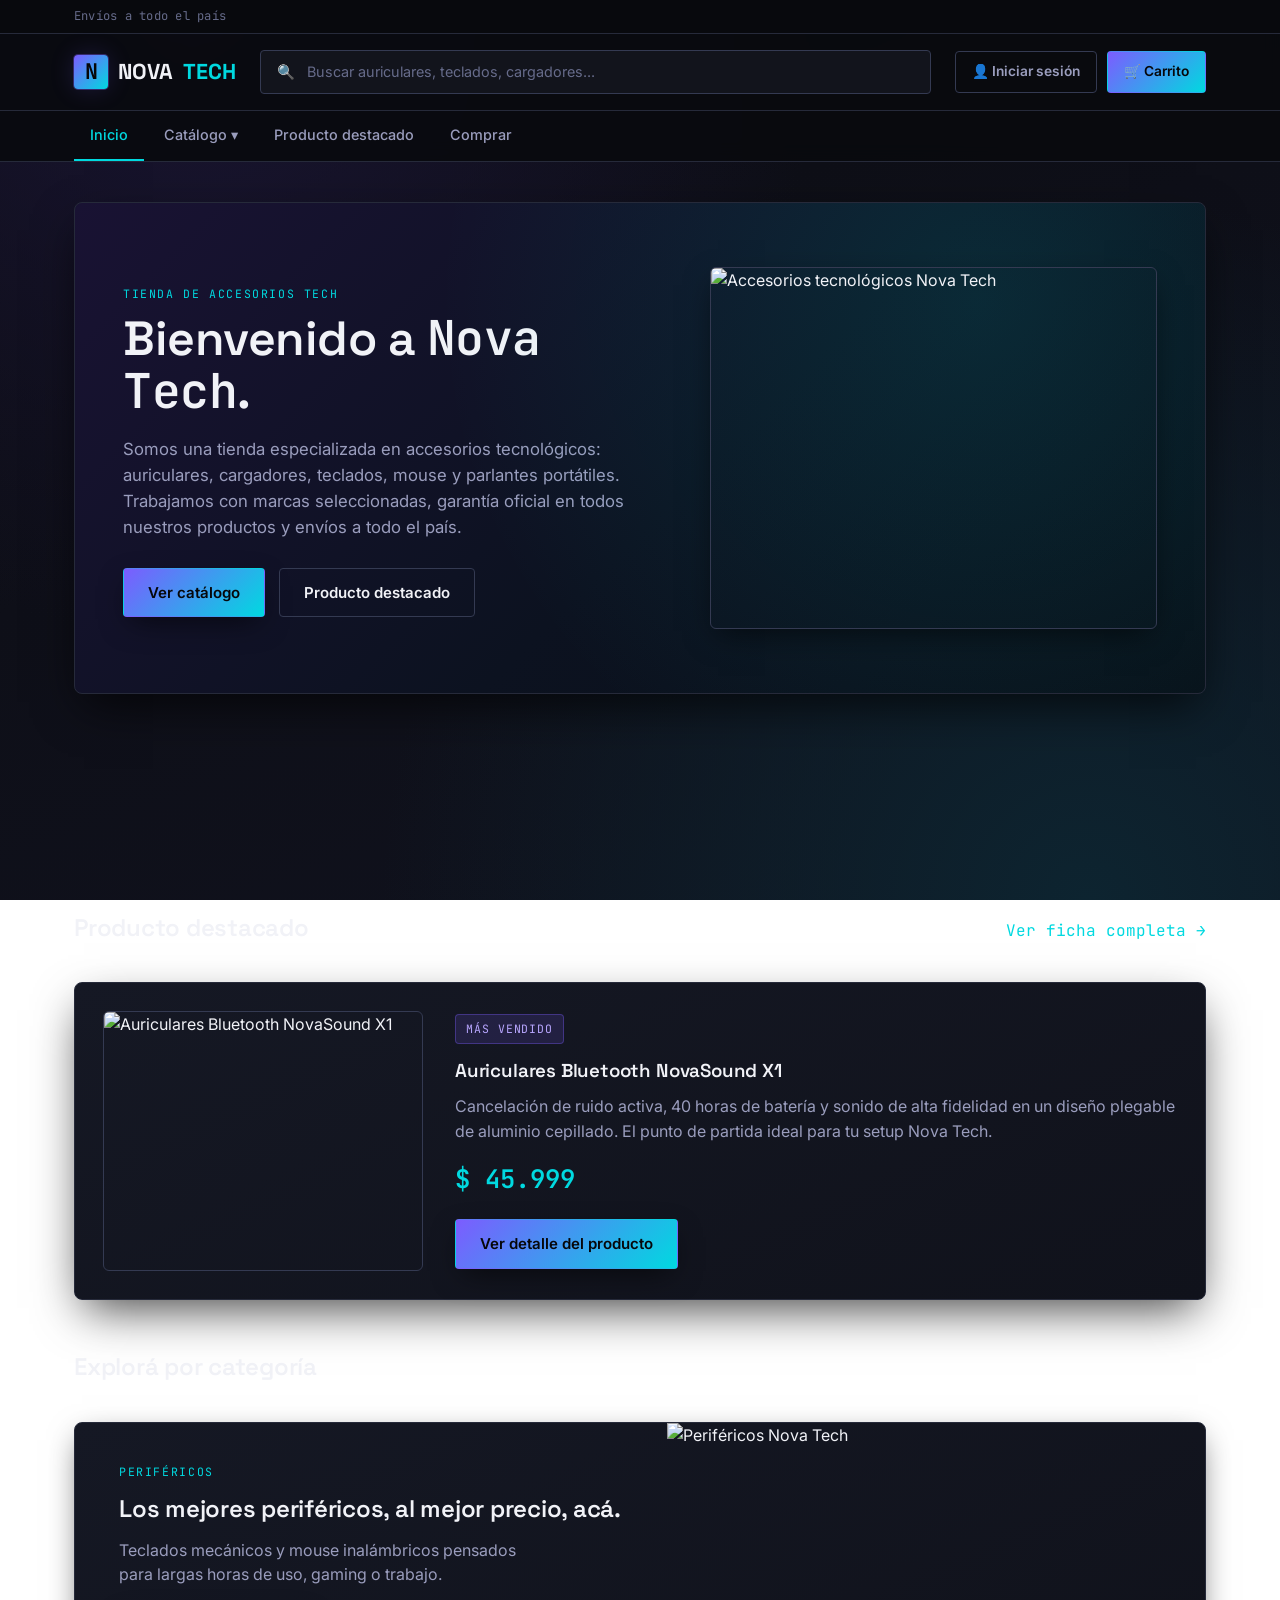
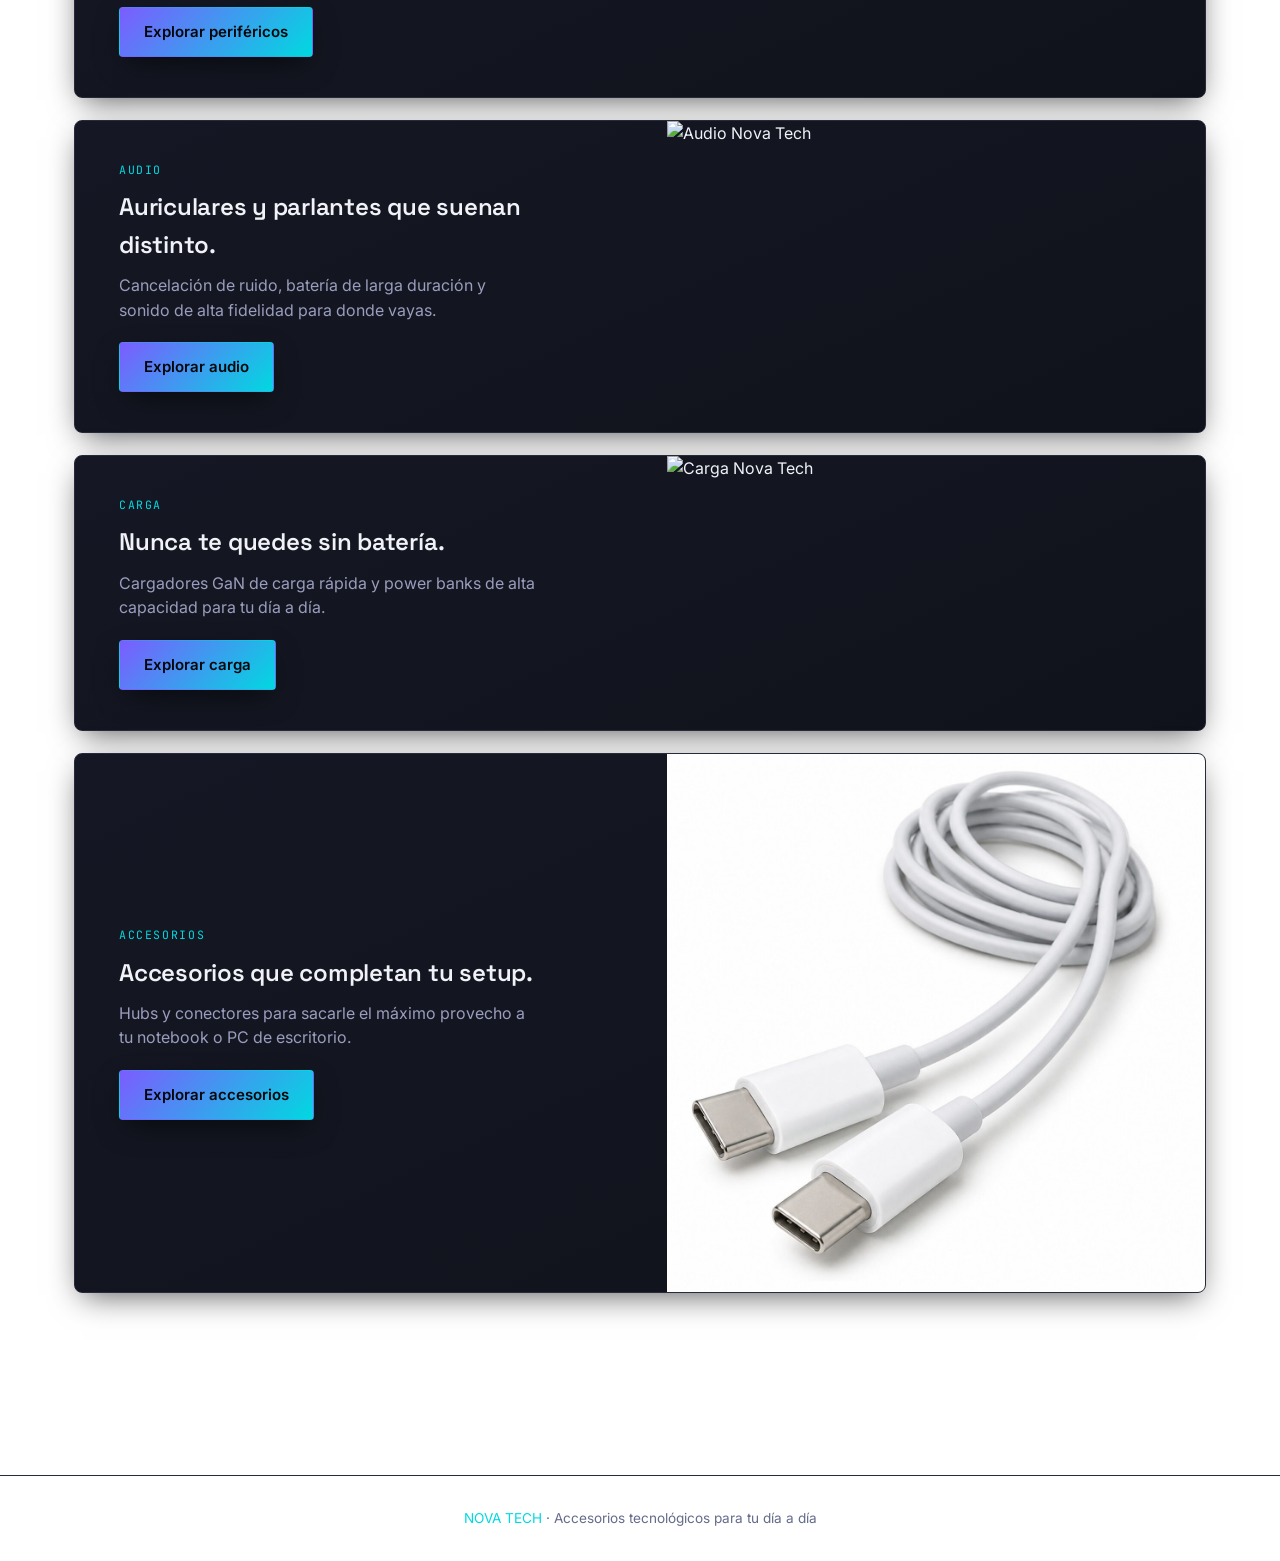
==== public/index.html @ 521f9b63 "Front movido a /public (css/, js/, images/) y bloqueo de carpetas internas Las paginas de la AE1 pas" ====
<!DOCTYPE html>
<html lang="es">
<head>
  <meta charset="UTF-8">
  <meta name="viewport" content="width=device-width, initial-scale=1.0">
  <title>Nova Tech — Accesorios tecnológicos</title>
  <link rel="stylesheet" href="css/estilos.css">
</head>
<body>

  <!-- Encabezado: barra de utilidad, marca, buscador y navegacion (igual en las 6 paginas) -->
  <header class="site-header">
    <div class="utility-bar">
      <div class="utility-bar-inner">
        <span>Envíos a todo el país</span>
      </div>
    </div>
    <div class="header-main">
      <div class="header-main-inner">
        <a href="index.html" class="brand">
          <span class="brand-mark">N</span>
          NOVA <span class="accent">TECH</span>
        </a>
        <div class="search-bar">
          <span class="search-icon">🔍</span>
          <input type="text" placeholder="Buscar auriculares, teclados, cargadores...">
        </div>
        <div class="header-actions">
          <a href="login.html" class="header-action">👤 Iniciar sesión</a>
          <a href="comprar.html" class="header-action cart">🛒 Carrito</a>
        </div>
      </div>
    </div>
    <nav class="navbar">
      <div class="navbar-inner">
        <a href="index.html" class="active">Inicio</a>
        <div class="nav-item">
          <a href="listado_box.html">Catálogo ▾</a>
          <div class="dropdown-menu">
            <a href="listado_box.html">Vista en tarjetas</a>
            <a href="listado_tabla.html">Vista en tabla</a>
          </div>
        </div>
        <a href="producto.html">Producto destacado</a>
        <a href="comprar.html">Comprar</a>
      </div>
    </nav>
  </header>

  <main class="page-shell">

    <section class="hero">
      <div>
        <span class="eyebrow">Tienda de accesorios tech</span>
        <h1>Bienvenido a <span class="mono">Nova Tech</span>.</h1>
        <p class="lead">
          Somos una tienda especializada en accesorios tecnológicos: auriculares,
          cargadores, teclados, mouse y parlantes portátiles. Trabajamos con marcas
          seleccionadas, garantía oficial en todos nuestros productos y envíos a
          todo el país.
        </p>
        <div class="hero-actions">
          <a href="listado_box.html" class="btn btn-primary">Ver catálogo</a>
          <a href="producto.html" class="btn btn-outline">Producto destacado</a>
        </div>
      </div>
      <div class="hero-visual">
        <img src="https://images.unsplash.com/photo-1550009158-9ebf69173e03?w=700&q=80&auto=format&fit=crop" alt="Accesorios tecnológicos Nova Tech">
      </div>
    </section>

    <!-- Metricas de confianza de la tienda -->
    <section aria-label="Estadísticas de la tienda">
      <div class="stat-strip">
        <div class="stat-box">
          <div class="num">+120</div>
          <div class="label">productos activos</div>
        </div>
        <div class="stat-box">
          <div class="num">4.8★</div>
          <div class="label">valoración promedio</div>
        </div>
        <div class="stat-box">
          <div class="num">24hs</div>
          <div class="label">despacho express</div>
        </div>
        <div class="stat-box">
          <div class="num">12m</div>
          <div class="label">garantía oficial</div>
        </div>
      </div>
    </section>

    <!-- Producto destacado: enlaza a la ficha completa en producto.html -->
    <section aria-labelledby="heading-destacado">
      <div class="section-heading">
        <h2 id="heading-destacado">Producto destacado</h2>
        <a href="producto.html" class="tag mono">Ver ficha completa →</a>
      </div>

      <article class="featured-card">
        <img src="https://images.unsplash.com/photo-1585298723682-7115561c51b7?w=500&q=80&auto=format&fit=crop" alt="Auriculares Bluetooth NovaSound X1">
        <div>
          <span class="badge">Más vendido</span>
          <h3>Auriculares Bluetooth NovaSound X1</h3>
          <p>
            Cancelación de ruido activa, 40 horas de batería y sonido de alta fidelidad
            en un diseño plegable de aluminio cepillado. El punto de partida ideal
            para tu setup Nova Tech.
          </p>
          <div class="price">$ 45.999</div>
          <a href="producto.html" class="btn btn-primary">Ver detalle del producto</a>
        </div>
      </article>
    </section>

    <!-- Accesos por categoria: cada banner enlaza al catalogo ya filtrado -->
    <section aria-labelledby="heading-categorias">
      <div class="section-heading">
        <h2 id="heading-categorias">Explorá por categoría</h2>
      </div>

      <a href="listado_box.html#perifericos" class="promo-banner">
        <div class="promo-text">
          <span class="eyebrow">Periféricos</span>
          <h3>Los mejores periféricos, al mejor precio, acá.</h3>
          <p>Teclados mecánicos y mouse inalámbricos pensados para largas horas de uso, gaming o trabajo.</p>
          <span class="btn btn-primary" style="width:fit-content;">Explorar periféricos</span>
        </div>
        <div class="promo-image">
          <img src="https://images.unsplash.com/photo-1618384887929-16ec33fab9ef?w=700&q=75&auto=format&fit=crop" alt="Periféricos Nova Tech">
        </div>
      </a>

      <a href="listado_box.html#audio" class="promo-banner">
        <div class="promo-text">
          <span class="eyebrow">Audio</span>
          <h3>Auriculares y parlantes que suenan distinto.</h3>
          <p>Cancelación de ruido, batería de larga duración y sonido de alta fidelidad para donde vayas.</p>
          <span class="btn btn-primary" style="width:fit-content;">Explorar audio</span>
        </div>
        <div class="promo-image">
          <img src="https://images.unsplash.com/photo-1590658268037-6bf12165a8df?w=700&q=75&auto=format&fit=crop" alt="Audio Nova Tech">
        </div>
      </a>

      <a href="listado_box.html#carga" class="promo-banner">
        <div class="promo-text">
          <span class="eyebrow">Carga</span>
          <h3>Nunca te quedes sin batería.</h3>
          <p>Cargadores GaN de carga rápida y power banks de alta capacidad para tu día a día.</p>
          <span class="btn btn-primary" style="width:fit-content;">Explorar carga</span>
        </div>
        <div class="promo-image">
          <img src="https://images.unsplash.com/photo-1583863788434-e58a36330cf0?w=700&q=75&auto=format&fit=crop" alt="Carga Nova Tech">
        </div>
      </a>

      <a href="listado_box.html#accesorios" class="promo-banner">
        <div class="promo-text">
          <span class="eyebrow">Accesorios</span>
          <h3>Accesorios que completan tu setup.</h3>
          <p>Hubs y conectores para sacarle el máximo provecho a tu notebook o PC de escritorio.</p>
          <span class="btn btn-primary" style="width:fit-content;">Explorar accesorios</span>
        </div>
        <div class="promo-image">
          <img src="images/novahub-usbc.jpg" alt="Accesorios Nova Tech">
        </div>
      </a>
    </section>

  </main>

  <!-- Pie de pagina -->
  <footer class="site-footer">
    <span class="accent">NOVA TECH</span> · Accesorios tecnológicos para tu día a día
  </footer>

  <!-- JS del sitio (Entrega 2): buscador del header (ver app.js) -->
  <script src="js/app.js" defer></script>

</body>
</html>
---- public/css/estilos.css ----
@import url('https://fonts.googleapis.com/css2?family=Space+Grotesk:wght@500;600;700&family=Inter:wght@400;500;600&family=JetBrains+Mono:wght@500;600&display=swap');

:root {
    --bg-0: #08090d;
  --bg-1: #0d0f16;
  --bg-2: #14172202;
  --surface: #12141c;
  --surface-2: #191c28;
  --surface-3: #1f2330;
  --border: #262a3a;
  --border-strong: #343a52;

  --text-primary: #f1f2f7;
  --text-secondary: #9a9dbd;
  --text-muted: #666b8a;

  --accent-violet: #7c5cff;
  --accent-violet-dim: #5a41c9;
  --accent-cyan: #00d9e0;
  --accent-cyan-dim: #00a3a8;

  --gradient-accent: linear-gradient(135deg, var(--accent-violet) 0%, var(--accent-cyan) 100%);
  --gradient-accent-hover: linear-gradient(135deg, #8f74ff 0%, #1de8ef 100%);
  --gradient-page: radial-gradient(circle at 15% 0%, #1a1533 0%, transparent 45%),
                    radial-gradient(circle at 85% 100%, #0d2430 0%, transparent 50%),
                    linear-gradient(160deg, #0a0b10 0%, #0e0f18 45%, #10121e 100%);
  --gradient-card: linear-gradient(155deg, #151824 0%, #10121b 100%);
  --gradient-hero: linear-gradient(135deg, #191233 0%, #0c1220 55%, #081018 100%);

  --radius-sm: 4px;
  --radius-md: 6px;
  --radius-lg: 8px;

  --shadow-float: 0 10px 30px -8px rgba(0, 0, 0, 0.65);
  --shadow-float-strong: 0 18px 45px -10px rgba(0, 0, 0, 0.75);
  --glow-violet: 0 0 0 1px rgba(124, 92, 255, 0.35), 0 0 24px rgba(124, 92, 255, 0.18);
  --glow-cyan: 0 0 0 1px rgba(0, 217, 224, 0.35), 0 0 24px rgba(0, 217, 224, 0.15);
}

* {
  box-sizing: border-box;
}

html {
  scroll-behavior: smooth;
}

body {
  margin: 0;
  font-family: 'Inter', system-ui, sans-serif;
  background: var(--gradient-page);
  background-attachment: fixed;
  color: var(--text-primary);
  line-height: 1.55;
  min-height: 100vh;
}

h1, h2, h3, h4 {
  font-family: 'Space Grotesk', 'Inter', sans-serif;
  font-weight: 600;
  letter-spacing: -0.01em;
  margin: 0 0 0.5em 0;
  color: var(--text-primary);
}

p {
  margin: 0 0 1em 0;
  color: var(--text-secondary);
}

a {
  color: inherit;
  text-decoration: none;
}

img {
  max-width: 100%;
  display: block;
}

.mono {
  font-family: 'JetBrains Mono', ui-monospace, monospace;
}

.page-shell {
  max-width: 1180px;
  margin: 0 auto;
  padding: 0 24px 80px;
}

.section-heading {
  display: flex;
  align-items: baseline;
  justify-content: space-between;
  gap: 16px;
  margin: 48px 0 24px;
  flex-wrap: wrap;
}

.section-heading .tag {
  color: var(--accent-cyan);
}

.eyebrow {
  font-family: 'JetBrains Mono', ui-monospace, monospace;
  font-size: 0.72rem;
  letter-spacing: 0.14em;
  text-transform: uppercase;
  color: var(--accent-cyan);
  display: inline-block;
  margin-bottom: 10px;
}

.site-header {
  position: sticky;
  top: 0;
  z-index: 50;
  background: rgba(9, 10, 15, 0.92);
  backdrop-filter: blur(10px);
  border-bottom: 1px solid var(--border);
}

.utility-bar {
  border-bottom: 1px solid var(--border);
  background: var(--bg-0);
}

.utility-bar-inner {
  max-width: 1180px;
  margin: 0 auto;
  padding: 7px 24px;
  display: flex;
  gap: 24px;
  flex-wrap: wrap;
  font-size: 0.76rem;
  color: var(--text-muted);
  font-family: 'JetBrains Mono', monospace;
  letter-spacing: 0.02em;
}

.utility-bar-inner span {
  white-space: nowrap;
}

.header-main-inner {
  max-width: 1180px;
  margin: 0 auto;
  padding: 16px 24px;
  display: flex;
  align-items: center;
  gap: 24px;
  flex-wrap: wrap;
}

.brand {
  display: flex;
  align-items: center;
  gap: 10px;
  font-family: 'Space Grotesk', sans-serif;
  font-weight: 700;
  font-size: 1.35rem;
  color: var(--text-primary);
  flex-shrink: 0;
}

.brand-mark {
  width: 34px;
  height: 34px;
  border-radius: var(--radius-sm);
  background: var(--gradient-accent);
  display: flex;
  align-items: center;
  justify-content: center;
  font-family: 'JetBrains Mono', monospace;
  font-weight: 700;
  color: #060608;
  box-shadow: var(--glow-violet);
}

.brand span.accent {
  color: var(--accent-cyan);
}

.search-bar {
  flex: 1 1 260px;
  display: flex;
  align-items: center;
  gap: 10px;
  background: var(--surface);
  border: 1px solid var(--border-strong);
  border-radius: var(--radius-sm);
  padding: 10px 16px;
  min-width: 180px;
}

.search-bar input {
  flex: 1;
  background: transparent;
  border: none;
  outline: none;
  color: var(--text-primary);
  font-family: 'Inter', sans-serif;
  font-size: 0.9rem;
}

.search-bar input::placeholder {
  color: var(--text-muted);
}

.search-bar .search-icon {
  color: var(--accent-cyan);
  font-size: 0.9rem;
}

.header-actions {
  display: flex;
  align-items: center;
  gap: 10px;
  flex-shrink: 0;
}

.header-action {
  display: flex;
  align-items: center;
  gap: 8px;
  padding: 9px 16px;
  border-radius: var(--radius-sm);
  font-size: 0.86rem;
  font-weight: 600;
  color: var(--text-secondary);
  border: 1px solid var(--border-strong);
  transition: all 0.15s ease;
  white-space: nowrap;
}

.header-action:hover {
  color: var(--text-primary);
  border-color: var(--accent-cyan);
}

.header-action.cart {
  background: var(--gradient-accent);
  color: #06070a;
  border-color: transparent;
}

.header-action.cart:hover {
  background: var(--gradient-accent-hover);
  box-shadow: var(--glow-violet);
}

.navbar {
  border-top: 1px solid var(--border);
}

.navbar-inner {
  max-width: 1180px;
  margin: 0 auto;
  padding: 0 24px;
  display: flex;
  gap: 4px;
  flex-wrap: wrap;
}

.navbar-inner > a,
.nav-item > a {
  display: inline-block;
  padding: 13px 16px;
  font-size: 0.9rem;
  font-weight: 500;
  color: var(--text-secondary);
  border-bottom: 2px solid transparent;
  transition: all 0.15s ease;
}

.navbar-inner > a:hover,
.nav-item > a:hover {
  color: var(--text-primary);
  background: var(--surface-2);
}

.navbar-inner > a.active {
  color: var(--accent-cyan);
  border-bottom-color: var(--accent-cyan);
}

.nav-item {
  position: relative;
}

.nav-item .dropdown-menu {
  position: absolute;
  top: 100%;
  left: 0;
  min-width: 220px;
  background: var(--surface-2);
  border: 1px solid var(--border-strong);
  border-radius: 0 0 var(--radius-md) var(--radius-md);
  box-shadow: var(--shadow-float-strong);
  opacity: 0;
  visibility: hidden;
  transform: translateY(-6px);
  transition: opacity 0.15s ease, transform 0.15s ease, visibility 0.15s;
  z-index: 60;
}

.nav-item:hover .dropdown-menu,
.nav-item:focus-within .dropdown-menu {
  opacity: 1;
  visibility: visible;
  transform: translateY(0);
}

.dropdown-menu a {
  display: block;
  padding: 12px 18px;
  font-size: 0.88rem;
  color: var(--text-secondary);
  border-bottom: 1px solid var(--border);
}

.dropdown-menu a:last-child {
  border-bottom: none;
}

.dropdown-menu a:hover {
  color: var(--accent-cyan);
  background: var(--surface-3);
}

.btn {
  display: inline-flex;
  align-items: center;
  justify-content: center;
  gap: 8px;
  padding: 12px 24px;
  border-radius: var(--radius-sm);
  font-family: 'Inter', sans-serif;
  font-weight: 600;
  font-size: 0.94rem;
  border: 1px solid transparent;
  cursor: pointer;
  transition: transform 0.15s ease, box-shadow 0.15s ease, background 0.15s ease;
}

.btn-primary {
  background: var(--gradient-accent);
  color: #06070a;
  box-shadow: var(--shadow-float);
}

.btn-primary:hover {
  background: var(--gradient-accent-hover);
  box-shadow: var(--glow-violet), var(--shadow-float);
  transform: translateY(-2px);
}

.btn-outline {
  background: transparent;
  border-color: var(--border-strong);
  color: var(--text-primary);
}

.btn-outline:hover {
  border-color: var(--accent-cyan);
  color: var(--accent-cyan);
}

.btn-block {
  width: 100%;
}

.hero {
  margin-top: 40px;
  border-radius: var(--radius-lg);
  background: var(--gradient-hero);
  border: 1px solid var(--border);
  box-shadow: var(--shadow-float-strong);
  padding: 64px 48px;
  display: grid;
  grid-template-columns: 1.1fr 0.9fr;
  gap: 40px;
  align-items: center;
  position: relative;
  overflow: hidden;
}

.hero::before {
  content: "";
  position: absolute;
  inset: 0;
  background: radial-gradient(circle at 80% 20%, rgba(0, 217, 224, 0.12), transparent 55%);
  pointer-events: none;
}

.hero h1 {
  font-size: clamp(2rem, 4vw, 3rem);
  line-height: 1.08;
  margin-bottom: 18px;
}

.hero p.lead {
  font-size: 1.05rem;
  max-width: 46ch;
  margin-bottom: 28px;
}

.hero-actions {
  display: flex;
  gap: 14px;
  flex-wrap: wrap;
}

.hero-visual {
  border-radius: var(--radius-md);
  overflow: hidden;
  border: 1px solid var(--border-strong);
  box-shadow: var(--shadow-float);
  position: relative;
}

.hero-visual img {
  width: 100%;
  height: 360px;
  object-fit: cover;
}

.stat-strip {
  display: grid;
  grid-template-columns: repeat(4, 1fr);
  gap: 18px;
  margin-top: 56px;
}

.stat-box {
  background: var(--gradient-card);
  border: 1px solid var(--border);
  border-radius: var(--radius-md);
  padding: 22px;
  box-shadow: var(--shadow-float);
}

.stat-box .num {
  font-family: 'Space Grotesk', sans-serif;
  font-size: 1.6rem;
  font-weight: 700;
  color: var(--accent-cyan);
}

.stat-box .label {
  color: var(--text-muted);
  font-size: 0.85rem;
  margin-top: 4px;
}

.featured-card {
  display: grid;
  grid-template-columns: 320px 1fr;
  gap: 32px;
  background: var(--gradient-card);
  border: 1px solid var(--border);
  border-radius: var(--radius-lg);
  padding: 28px;
  box-shadow: var(--shadow-float-strong);
  align-items: center;
}

.featured-card img {
  border-radius: var(--radius-md);
  border: 1px solid var(--border-strong);
  width: 100%;
  height: 260px;
  object-fit: cover;
}

.badge {
  display: inline-block;
  font-family: 'JetBrains Mono', monospace;
  font-size: 0.72rem;
  letter-spacing: 0.08em;
  text-transform: uppercase;
  padding: 5px 10px;
  border-radius: var(--radius-sm);
  background: rgba(124, 92, 255, 0.15);
  color: #b8a6ff;
  border: 1px solid rgba(124, 92, 255, 0.35);
  margin-bottom: 12px;
}

.price {
  font-family: 'JetBrains Mono', monospace;
  font-weight: 600;
  font-size: 1.6rem;
  color: var(--accent-cyan);
  margin: 14px 0 20px;
}

.price.small {
  font-size: 1.15rem;
}

.product-grid {
  display: grid;
  grid-template-columns: repeat(auto-fill, minmax(250px, 1fr));
  gap: 24px;
}

.product-card {
  background: var(--gradient-card);
  border: 1px solid var(--border);
  border-radius: var(--radius-md);
  overflow: hidden;
  box-shadow: var(--shadow-float);
  transition: transform 0.15s ease, box-shadow 0.15s ease, border-color 0.15s ease;
}

.product-card:hover {
  transform: translateY(-4px);
  border-color: var(--accent-violet-dim);
  box-shadow: var(--glow-violet), var(--shadow-float-strong);
}

.product-card img {
  width: 100%;
  height: 190px;
  object-fit: cover;
  border-bottom: 1px solid var(--border);
}

.product-card .body {
  padding: 18px 20px 22px;
}

.product-card .category {
  font-family: 'JetBrains Mono', monospace;
  font-size: 0.7rem;
  text-transform: uppercase;
  letter-spacing: 0.08em;
  color: var(--text-muted);
  margin-bottom: 6px;
}

.product-card h2 {
  font-size: 1.05rem;
  font-weight: 600;
  margin-bottom: 8px;
}

.product-card .stock {
  font-size: 0.82rem;
  color: var(--text-muted);
  margin-top: 6px;
}

.product-card .card-actions {
  display: flex;
  gap: 8px;
  margin-top: 16px;
}

.product-card .card-actions .btn {
  flex: 1;
  padding: 9px 10px;
  font-size: 0.82rem;
}

.table-wrap {
  background: var(--surface);
  border: 1px solid var(--border);
  border-radius: var(--radius-md);
  overflow: hidden;
  box-shadow: var(--shadow-float);
}

table.catalog {
  width: 100%;
  border-collapse: collapse;
}

table.catalog thead th {
  text-align: left;
  font-family: 'JetBrains Mono', monospace;
  font-size: 0.72rem;
  letter-spacing: 0.08em;
  text-transform: uppercase;
  color: var(--accent-cyan);
  background: var(--surface-3);
  padding: 16px 20px;
  border-bottom: 1px solid var(--border-strong);
}

table.catalog tbody td {
  padding: 16px 20px;
  border-bottom: 1px solid var(--border);
  color: var(--text-secondary);
  font-size: 0.94rem;
}

table.catalog tbody tr:last-child td {
  border-bottom: none;
}

table.catalog tbody tr:hover {
  background: var(--surface-2);
}

table.catalog td.name {
  color: var(--text-primary);
  font-weight: 500;
}

table.catalog td.price {
  font-family: 'JetBrains Mono', monospace;
  color: var(--accent-cyan);
  font-weight: 600;
  font-size: 0.94rem;
}

.stock-pill {
  display: inline-block;
  padding: 3px 10px;
  border-radius: var(--radius-sm);
  font-size: 0.78rem;
  font-family: 'JetBrains Mono', monospace;
  background: rgba(0, 217, 224, 0.12);
  color: var(--accent-cyan);
  border: 1px solid rgba(0, 217, 224, 0.3);
}

.stock-pill.low {
  background: rgba(255, 107, 107, 0.12);
  color: #ff8f8f;
  border-color: rgba(255, 107, 107, 0.3);
}

.product-detail {
  display: grid;
  grid-template-columns: 1fr 1fr;
  gap: 44px;
  margin-top: 44px;
  align-items: start;
}

.product-detail .gallery img {
  width: 100%;
  height: 440px;
  object-fit: cover;
  border-radius: var(--radius-lg);
  border: 1px solid var(--border-strong);
  box-shadow: var(--shadow-float-strong);
}

.product-detail h1 {
  font-size: 2.1rem;
}

.spec-table {
  width: 100%;
  border-collapse: collapse;
  margin: 24px 0;
  background: var(--surface);
  border: 1px solid var(--border);
  border-radius: var(--radius-md);
  overflow: hidden;
}

.spec-table tr td {
  padding: 12px 18px;
  border-bottom: 1px solid var(--border);
  font-size: 0.9rem;
}

.spec-table tr:last-child td {
  border-bottom: none;
}

.spec-table td.spec-key {
  color: var(--text-muted);
  font-family: 'JetBrains Mono', monospace;
  font-size: 0.78rem;
  text-transform: uppercase;
  letter-spacing: 0.05em;
  width: 40%;
}

.spec-table td.spec-val {
  color: var(--text-primary);
}

.checkout-layout {
  max-width: 1120px;
  margin: 44px auto 0;
  display: grid;
  grid-template-columns: 1fr 380px;
  gap: 32px;
  align-items: start;
}

.form-shell {
  background: var(--gradient-card);
  border: 1px solid var(--border);
  border-radius: var(--radius-lg);
  padding: 40px;
  box-shadow: var(--shadow-float-strong);
}

.form-grid {
  display: grid;
  grid-template-columns: 1fr 1fr;
  gap: 20px;
}

.form-field {
  display: flex;
  flex-direction: column;
  gap: 8px;
  margin-bottom: 20px;
}

.form-field.full {
  grid-column: 1 / -1;
}

.form-field label {
  font-size: 0.82rem;
  font-weight: 600;
  color: var(--text-secondary);
}

.form-field input,
.form-field select,
.form-field textarea {
  background: var(--surface);
  border: 1px solid var(--border-strong);
  border-radius: var(--radius-sm);
  padding: 12px 14px;
  color: var(--text-primary);
  font-family: 'Inter', sans-serif;
  font-size: 0.94rem;
  outline: none;
  transition: border-color 0.15s ease, box-shadow 0.15s ease;
}

.form-field input:focus,
.form-field select:focus,
.form-field textarea:focus {
  border-color: var(--accent-cyan);
  box-shadow: var(--glow-cyan);
}

fieldset {
  border: 1px solid var(--border);
  border-radius: var(--radius-md);
  padding: 20px;
  margin: 0 0 24px 0;
}

fieldset legend {
  font-family: 'JetBrains Mono', monospace;
  font-size: 0.75rem;
  text-transform: uppercase;
  letter-spacing: 0.08em;
  color: var(--accent-cyan);
  padding: 0 8px;
}

.order-line {
  display: grid;
  grid-template-columns: 1fr 90px 110px;
  gap: 14px;
  align-items: center;
  padding: 12px 0;
  border-bottom: 1px solid var(--border);
}

.order-line:last-of-type {
  border-bottom: none;
}

.order-line .item-name {
  font-size: 0.92rem;
  color: var(--text-primary);
}

.order-line .item-price {
  font-family: 'JetBrains Mono', monospace;
  font-size: 0.85rem;
  color: var(--text-muted);
}

.order-line input[type="number"] {
  width: 100%;
  min-width: 0;
  max-width: 100%;
  box-sizing: border-box;
  background: var(--surface);
  border: 1px solid var(--border-strong);
  border-radius: var(--radius-sm);
  padding: 8px 6px;
  color: var(--text-primary);
  font-family: 'Inter', sans-serif;
  font-size: 0.88rem;
  text-align: center;
  outline: none;
}

.order-line input[type="number"]:focus {
  border-color: var(--accent-cyan);
  box-shadow: var(--glow-cyan);
}

.form-note {
  font-size: 0.8rem;
  color: var(--text-muted);
  margin-top: 4px;
}

.order-summary {
  position: sticky;
  top: 108px;
  background: var(--gradient-card);
  border: 1px solid var(--border);
  border-radius: var(--radius-lg);
  padding: 26px;
  box-shadow: var(--shadow-float-strong);
}

.order-summary h2 {
  font-size: 1.15rem;
  margin-bottom: 4px;
}

.recap-row {
  display: flex;
  justify-content: space-between;
  padding: 10px 0;
  border-bottom: 1px solid var(--border);
  font-size: 0.9rem;
}

.recap-row span:first-child {
  color: var(--text-secondary);
}

.recap-row span:last-child {
  font-family: 'JetBrains Mono', monospace;
  color: var(--text-primary);
  font-weight: 600;
}

.order-total {
  display: flex;
  justify-content: space-between;
  align-items: baseline;
  margin-top: 18px;
  padding-top: 18px;
  border-top: 1px solid var(--border-strong);
}

.order-total .label {
  color: var(--text-secondary);
  font-size: 0.88rem;
}

.order-total .value {
  font-family: 'JetBrains Mono', monospace;
  font-weight: 700;
  font-size: 1.3rem;
  color: var(--accent-cyan);
}

.modal-overlay {
  position: fixed;
  inset: 0;
  z-index: 300;
  display: flex;
  align-items: center;
  justify-content: center;
  padding: 20px;
  background: rgba(5, 6, 10, 0.78);
  backdrop-filter: blur(4px);
  opacity: 0;
  visibility: hidden;
  transition: opacity 0.2s ease, visibility 0.2s ease;
}

.modal-overlay:target {
  opacity: 1;
  visibility: visible;
}

.modal-card {
  width: 100%;
  max-width: 460px;
  background: var(--gradient-card);
  border: 1px solid var(--border-strong);
  border-radius: var(--radius-lg);
  box-shadow: var(--shadow-float-strong);
  padding: 32px;
  transform: translateY(14px);
  transition: transform 0.2s ease;
}

.modal-overlay:target .modal-card {
  transform: translateY(0);
}

.modal-card .badge {
  margin-bottom: 8px;
}

.modal-summary {
  width: 100%;
  border-collapse: collapse;
  margin: 18px 0;
}

.modal-summary td {
  padding: 8px 0;
  font-size: 0.88rem;
  color: var(--text-secondary);
  border-bottom: 1px solid var(--border);
}

.modal-summary tr:last-child td {
  border-bottom: none;
}

.modal-summary td.qty,
.modal-summary td.amount {
  text-align: right;
  font-family: 'JetBrains Mono', monospace;
  color: var(--text-primary);
}

.modal-summary tr.total td {
  padding-top: 14px;
  border-top: 1px solid var(--border-strong);
  border-bottom: none;
  font-weight: 700;
  color: var(--accent-cyan);
  font-size: 1.05rem;
}

.modal-actions {
  display: flex;
  gap: 12px;
  margin-top: 8px;
}

.modal-actions .btn {
  flex: 1;
}

.rating-block {
  margin: 4px 0 20px;
}

.rating-group {
  display: flex;
  gap: 10px;
  margin-top: 10px;
}

.rating-group input[type="radio"] {
  position: absolute;
  opacity: 0;
  width: 0;
  height: 0;
}

.rating-group label {
  width: 38px;
  height: 38px;
  display: flex;
  align-items: center;
  justify-content: center;
  border: 1px solid var(--border-strong);
  border-radius: var(--radius-sm);
  color: var(--text-secondary);
  font-family: 'JetBrains Mono', monospace;
  font-weight: 600;
  cursor: pointer;
  transition: all 0.15s ease;
}

.rating-group input[type="radio"]:checked + label {
  background: var(--gradient-accent);
  color: #06070a;
  border-color: transparent;
  box-shadow: var(--glow-violet);
}

.promo-banner {
  display: grid;
  grid-template-columns: 1.1fr 1fr;
  align-items: stretch;
  background: var(--gradient-card);
  border: 1px solid var(--border);
  border-radius: var(--radius-lg);
  box-shadow: var(--shadow-float);
  overflow: hidden;
  margin-bottom: 22px;
  transition: box-shadow 0.2s ease, border-color 0.2s ease;
}

.promo-banner:hover {
  border-color: var(--accent-violet-dim);
  box-shadow: var(--glow-violet), var(--shadow-float-strong);
}

.promo-banner .promo-text {
  padding: 40px 44px;
  display: flex;
  flex-direction: column;
  justify-content: center;
}

.promo-banner .promo-text h3 {
  font-size: 1.5rem;
  margin-bottom: 10px;
}

.promo-banner .promo-text p {
  max-width: 42ch;
  margin-bottom: 20px;
}

.promo-banner .promo-image {
  min-height: 220px;
}

.promo-banner .promo-image img {
  width: 100%;
  height: 100%;
  object-fit: cover;
}

.filter-tabs {
  display: flex;
  gap: 8px;
  flex-wrap: wrap;
  margin: 0 0 28px;
}

.filter-tabs a {
  padding: 8px 16px;
  border-radius: var(--radius-sm);
  border: 1px solid var(--border-strong);
  font-size: 0.86rem;
  font-weight: 600;
  color: var(--text-secondary);
  transition: all 0.15s ease;
}

.filter-tabs a:hover {
  color: var(--text-primary);
  border-color: var(--accent-cyan);
}

.filter-tabs a.tab-todos {
  color: var(--text-primary);
  background: var(--surface-2);
  border-color: var(--accent-violet-dim);
}

#audio:target ~ .filter-tabs .tab-todos,
#perifericos:target ~ .filter-tabs .tab-todos,
#carga:target ~ .filter-tabs .tab-todos,
#accesorios:target ~ .filter-tabs .tab-todos {
  background: transparent;
  border-color: var(--border-strong);
  color: var(--text-secondary);
}

#audio:target ~ .filter-tabs .tab-audio,
#perifericos:target ~ .filter-tabs .tab-perifericos,
#carga:target ~ .filter-tabs .tab-carga,
#accesorios:target ~ .filter-tabs .tab-accesorios {
  background: var(--surface-2);
  border-color: var(--accent-violet-dim);
  color: var(--text-primary);
}

#audio:target ~ .product-grid .product-card:not(.cat-audio),
#audio:target ~ .table-wrap tr.cat-row:not(.cat-audio) {
  display: none;
}

#perifericos:target ~ .product-grid .product-card:not(.cat-perifericos),
#perifericos:target ~ .table-wrap tr.cat-row:not(.cat-perifericos) {
  display: none;
}

#carga:target ~ .product-grid .product-card:not(.cat-carga),
#carga:target ~ .table-wrap tr.cat-row:not(.cat-carga) {
  display: none;
}

#accesorios:target ~ .product-grid .product-card:not(.cat-accesorios),
#accesorios:target ~ .table-wrap tr.cat-row:not(.cat-accesorios) {
  display: none;
}

.login-shell {
  max-width: 420px;
  margin: 64px auto 0;
}

.registro-view {
  display: none;
}

#registro:target ~ .login-view {
  display: none;
}

#registro:target ~ .registro-view {
  display: block;
}

.login-footer-note {
  text-align: center;
  margin-top: 18px;
  font-size: 0.85rem;
  color: var(--text-muted);
}

.login-footer-note a {
  color: var(--accent-cyan);
  font-weight: 600;
}

.form-feedback {
  min-height: 1.2em;
  margin: 4px 0 20px;
  padding: 10px 14px;
  border-radius: var(--radius-sm);
  font-size: 0.86rem;
  font-weight: 500;
}

.form-feedback:empty {
  display: none;
}

.form-feedback.pendiente {
  background: rgba(154, 157, 189, 0.12);
  color: var(--text-secondary);
  border: 1px solid var(--border-strong);
}

.form-feedback.exito {
  background: rgba(0, 217, 224, 0.12);
  color: var(--accent-cyan);
  border: 1px solid rgba(0, 217, 224, 0.35);
}

.form-feedback.error {
  background: rgba(255, 107, 107, 0.12);
  color: #ff8f8f;
  border: 1px solid rgba(255, 107, 107, 0.35);
}

.site-footer {
  border-top: 1px solid var(--border);
  margin-top: 80px;
  padding: 32px 24px;
  text-align: center;
  color: var(--text-muted);
  font-size: 0.85rem;
}

.site-footer span.accent {
  color: var(--accent-cyan);
}

@media (max-width: 860px) {
  .hero {
    grid-template-columns: 1fr;
    padding: 40px 26px;
  }
  .featured-card {
    grid-template-columns: 1fr;
  }
  .product-detail {
    grid-template-columns: 1fr;
  }
  .stat-strip {
    grid-template-columns: repeat(2, 1fr);
  }
  .form-grid {
    grid-template-columns: 1fr;
  }
  .order-line {
    grid-template-columns: 1fr auto auto;
  }
  .checkout-layout {
    grid-template-columns: 1fr;
  }
  .order-summary {
    position: static;
  }
  .promo-banner {
    grid-template-columns: 1fr;
  }
  .promo-banner .promo-image {
    order: -1;
    min-height: 180px;
  }
  .header-main-inner {
    justify-content: center;
  }
  .navbar-inner {
    justify-content: center;
  }
}

@media (max-width: 520px) {
  .promo-banner .promo-text {
    padding: 28px 24px;
  }
  .utility-bar-inner {
    justify-content: center;
    text-align: center;
  }
  .form-shell {
    padding: 24px 20px;
  }
  fieldset {
    padding: 16px;
  }
  .order-line {
    grid-template-columns: 1fr;
    justify-items: start;
    gap: 6px;
    padding: 14px 0;
  }
  .order-line input[type="number"] {
    max-width: 90px;
  }
  .modal-overlay {
    padding: 12px;
  }
  .modal-card {
    padding: 22px;
  }
  .modal-summary td {
    font-size: 0.8rem;
  }
}

@supports (animation-timeline: view()) {
  .stat-box,
  .featured-card,
  .promo-banner,
  .product-card,
  .product-detail,
  .form-shell,
  .login-shell {
    opacity: 0;
    animation: reveal-card linear both;
    animation-timeline: view();
    animation-range: entry 0% cover 30%;
  }

  @keyframes reveal-card {
    from {
      opacity: 0;
      transform: translateY(32px);
    }
    to {
      opacity: 1;
      transform: translateY(0);
    }
  }
}

.ticket {
  border: 1px dashed var(--border-strong);
  border-radius: var(--radius-sm);
  background: var(--surface);
  padding: 22px;
  margin: 18px 0;
}

.ticket-header {
  text-align: center;
  padding-bottom: 14px;
  margin-bottom: 14px;
  border-bottom: 1px dashed var(--border-strong);
}

.ticket-header .brand-mark {
  margin: 0 auto 10px;
}

.ticket-meta {
  font-family: 'JetBrains Mono', monospace;
  font-size: 0.78rem;
  color: var(--text-muted);
  margin-bottom: 2px;
}

@media print {
  body * {
    visibility: hidden;
  }
  #pedido-confirmado,
  #pedido-confirmado * {
    visibility: visible;
  }
  #pedido-confirmado {
    position: absolute;
    inset: 0;
    background: #ffffff;
    padding: 40px;
    opacity: 1 !important;
  }
  #pedido-confirmado .modal-card {
    box-shadow: none;
    border: none;
    max-width: 100%;
    background: #ffffff;
    color: #111111;
    transform: none !important;
  }
  #pedido-confirmado .badge,
  #pedido-confirmado .modal-actions,
  #pedido-confirmado .rating-block,
  #pedido-confirmado .close-hint {
    display: none;
  }
  #pedido-confirmado h2,
  #pedido-confirmado .ticket-meta,
  #pedido-confirmado p,
  #pedido-confirmado td {
    color: #111111 !important;
  }
  #pedido-confirmado .ticket {
    border-color: #999999;
  }
}
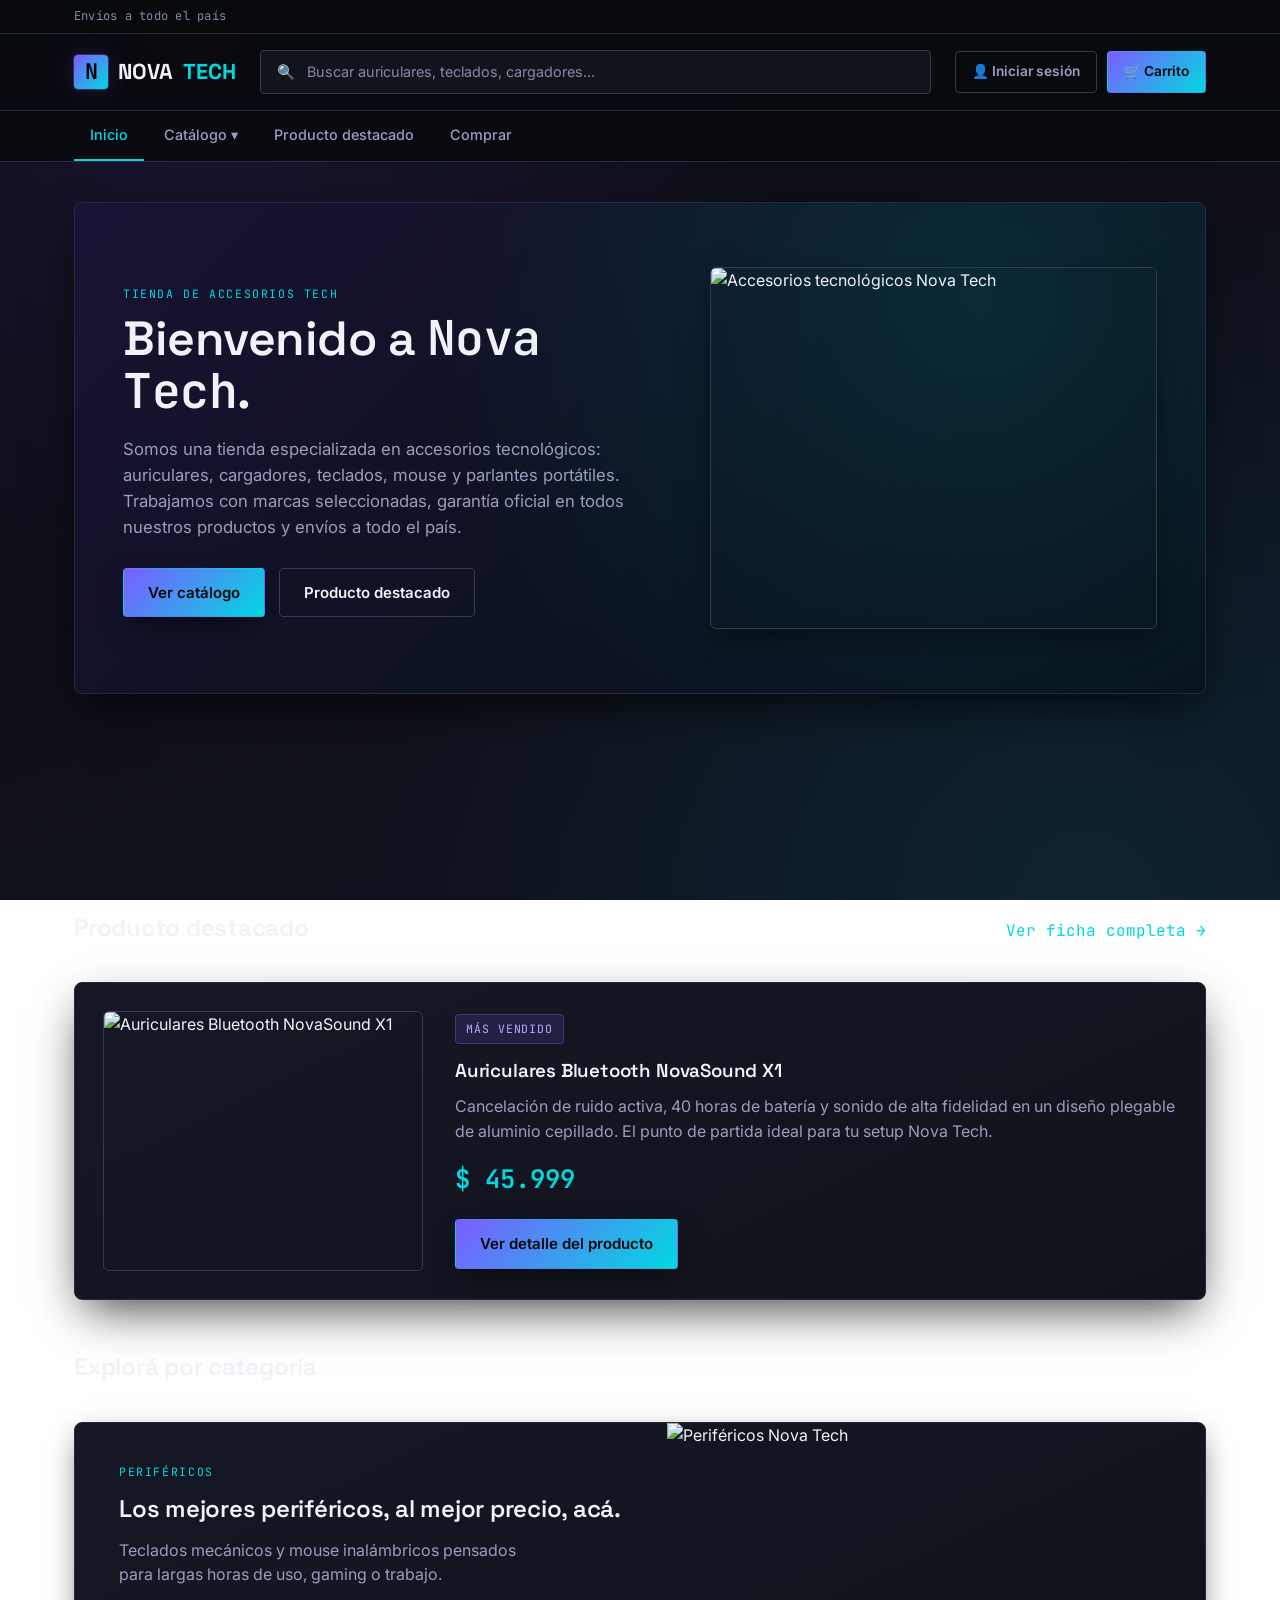
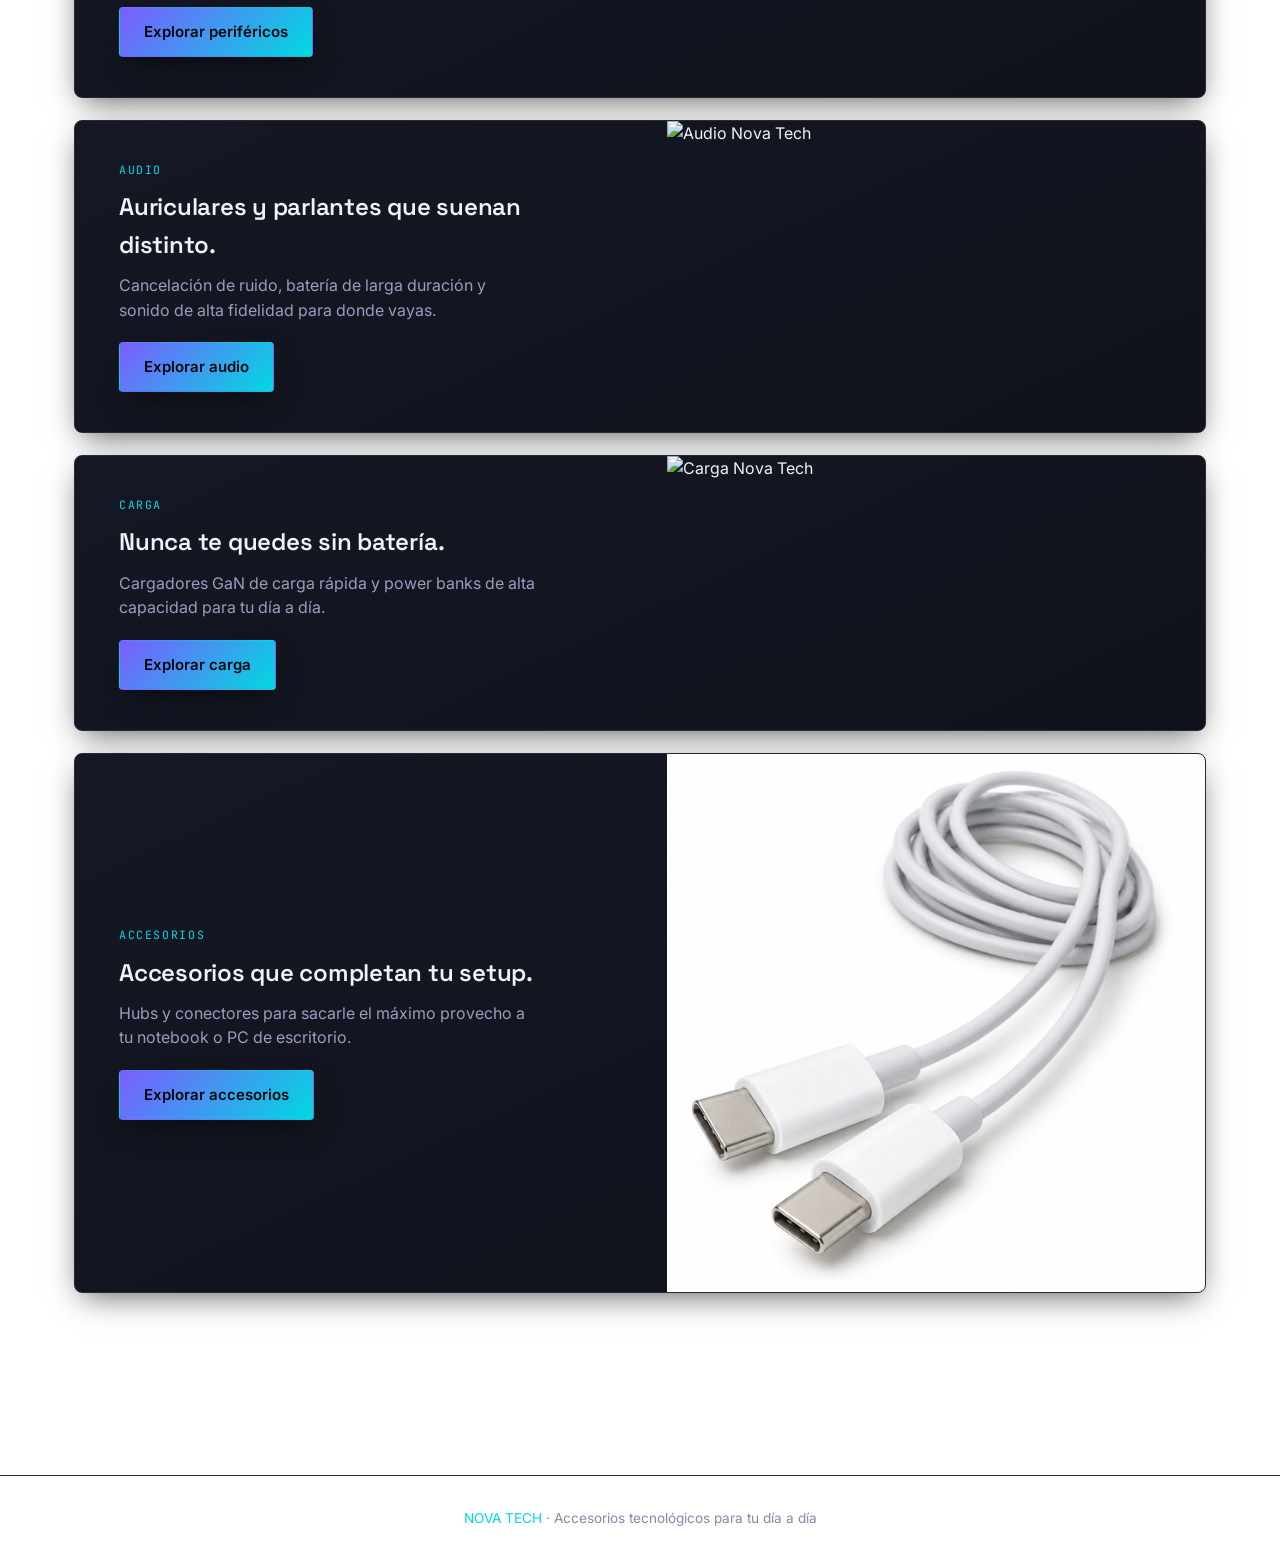
==== commit b176ed3d: "Accesibilidad: focus-visible, contraste AA, etiqueta del buscador y skip link Regla :focus-visible g" ====
--- a/public/index.html
+++ b/public/index.html
@@ -7,6 +7,9 @@
   <link rel="stylesheet" href="css/estilos.css">
 </head>
 <body>
+
+  <!-- Primer elemento enfocable: permite saltear el header con el teclado -->
+  <a class="skip-link" href="#contenido">Saltar al contenido principal</a>
 
   <!-- Encabezado: barra de utilidad, marca, buscador y navegacion (igual en las 6 paginas) -->
   <header class="site-header">
@@ -21,9 +24,9 @@
           <span class="brand-mark">N</span>
           NOVA <span class="accent">TECH</span>
         </a>
-        <div class="search-bar">
-          <span class="search-icon">🔍</span>
-          <input type="text" placeholder="Buscar auriculares, teclados, cargadores...">
+        <div class="search-bar" role="search">
+          <span class="search-icon" aria-hidden="true">🔍</span>
+          <input type="search" id="buscador" name="q" aria-label="Buscar productos" placeholder="Buscar auriculares, teclados, cargadores...">
         </div>
         <div class="header-actions">
           <a href="login.html" class="header-action">👤 Iniciar sesión</a>
@@ -47,7 +50,7 @@
     </nav>
   </header>
 
-  <main class="page-shell">
+  <main class="page-shell" id="contenido" tabindex="-1">
 
     <section class="hero">
       <div>
--- a/public/css/estilos.css
+++ b/public/css/estilos.css
@@ -13,7 +13,7 @@
 
   --text-primary: #f1f2f7;
   --text-secondary: #9a9dbd;
-  --text-muted: #666b8a;
+  --text-muted: #8589a8; /* AE4: antes #666b8a, no llegaba al contraste 4.5:1 de WCAG AA */
 
   --accent-violet: #7c5cff;
   --accent-violet-dim: #5a41c9;
@@ -888,6 +888,9 @@
 .modal-overlay:target {
   opacity: 1;
   visibility: visible;
+  /* Al abrir, visibility cambia al instante (sin transición) para que app.js
+     pueda pasarle el foco al modal; al cerrar se mantiene el fundido. */
+  transition: opacity 0.2s ease;
 }
 
 .modal-card {
@@ -1342,3 +1345,83 @@
     border-color: #999999;
   }
 }
+
+/* Estado del catálogo (AE4): cantidad de resultados o error del fetch.
+   Es una región aria-live, así que también lo anuncia el lector de pantalla. */
+.catalogo-estado {
+  margin: 0 0 16px;
+  font-size: 0.86rem;
+  color: var(--text-secondary);
+}
+
+.catalogo-estado.error {
+  color: #ff8f8f;
+}
+
+/* "Cerrar sesión" es un <button> (es una acción, no navega): se le quitan
+   los estilos por defecto para que se vea igual que los enlaces del header. */
+button.header-action {
+  background: none;
+  font-family: inherit;
+  cursor: pointer;
+}
+
+/* En la tabla del catálogo el nombre enlaza a la ficha del producto. */
+table.catalog td.name a:hover {
+  color: var(--accent-cyan);
+  text-decoration: underline;
+}
+
+/* Que el atributo hidden siempre oculte, aunque la clase defina display
+   (ej. .product-detail usa display: grid y si no le ganaría a hidden). */
+[hidden] {
+  display: none !important;
+}
+
+/* ============================================================
+   Accesibilidad (AE4): foco visible con teclado
+   ============================================================ */
+
+/* :focus-visible marca el foco solo cuando se navega con teclado (Tab),
+   no al hacer clic con el mouse. */
+:focus-visible {
+  outline: 2px solid var(--accent-cyan);
+  outline-offset: 3px;
+}
+
+/* El input del buscador no tiene borde propio: se marca la caja entera. */
+.search-bar:focus-within {
+  border-color: var(--accent-cyan);
+  box-shadow: var(--glow-cyan);
+}
+
+/* Los radios de la valoración están ocultos (opacity: 0); el foco se
+   muestra en su etiqueta, que es el cuadradito con el número. */
+.rating-group input[type="radio"]:focus-visible + label {
+  outline: 2px solid var(--accent-cyan);
+  outline-offset: 3px;
+}
+
+/* El <main> recibe el foco desde el skip link, pero no necesita contorno. */
+main:focus {
+  outline: none;
+}
+
+/* Enlace para saltear el header: invisible hasta que recibe el foco. */
+.skip-link {
+  position: absolute;
+  top: 8px;
+  left: 8px;
+  z-index: 500;
+  padding: 10px 16px;
+  border-radius: var(--radius-sm);
+  background: var(--gradient-accent);
+  color: #06070a;
+  font-weight: 600;
+  transform: translateY(-200%);
+  transition: transform 0.15s ease;
+}
+
+.skip-link:focus {
+  transform: translateY(0);
+}
